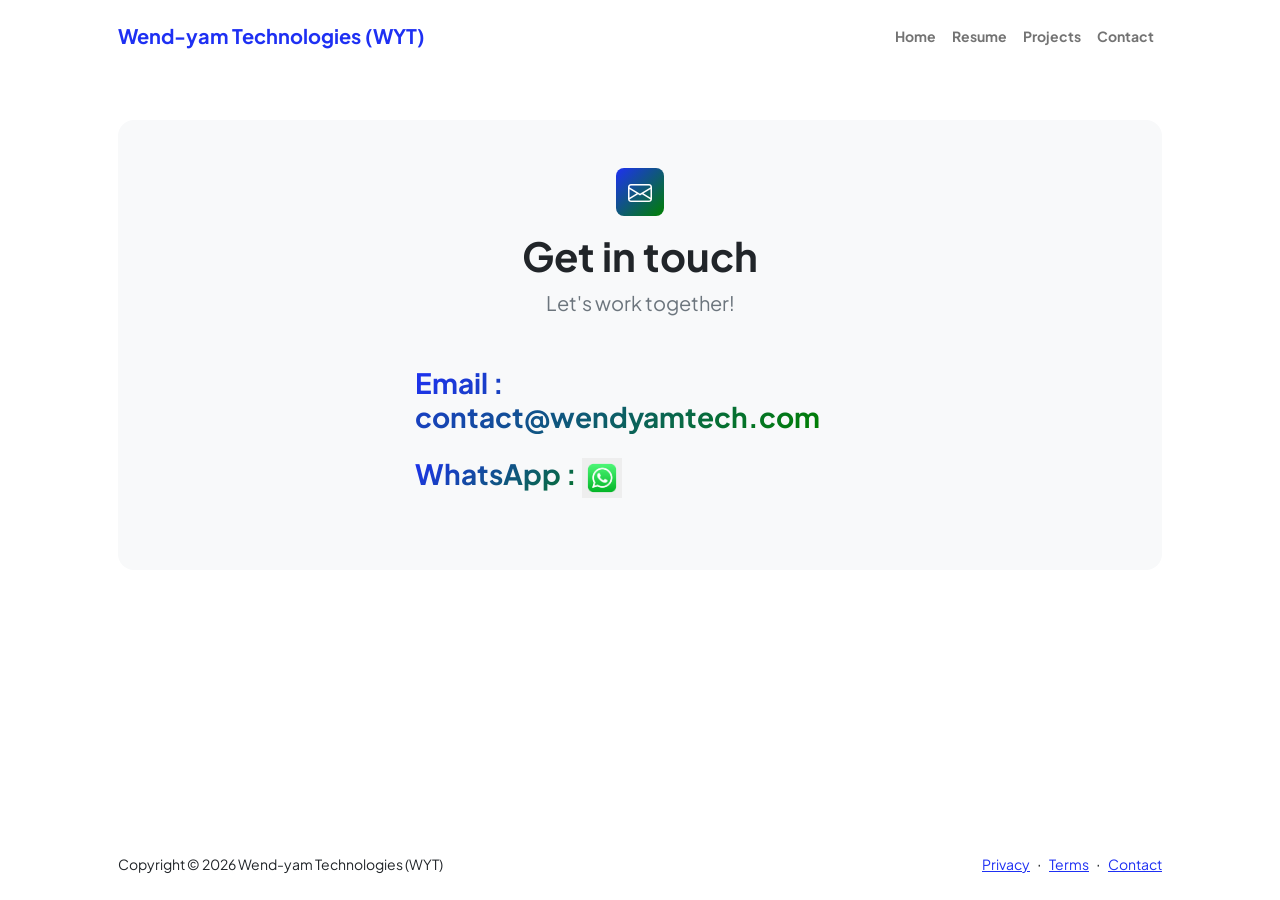
==== contact.html @ fc55ffb4 "Initial Website V1" ====
<!DOCTYPE html>
<html lang="en">
    <head>
        <meta charset="utf-8" />
        <meta name="viewport" content="width=device-width, initial-scale=1, shrink-to-fit=no" />
        <meta name="description" content />
        <meta name="author" content />
        <title>Wend-yam Technologies (WYT)</title>
        <!-- Favicon-->
        <link rel="icon" type="image/x-icon" href="assets/favicon.ico" />
        <!-- Custom Google font-->
        <link rel="preconnect" href="https://fonts.googleapis.com" />
        <link rel="preconnect" href="https://fonts.gstatic.com" crossorigin />
        <link href="https://fonts.googleapis.com/css2?family=Plus+Jakarta+Sans:wght@100;200;300;400;500;600;700;800;900&amp;display=swap" rel="stylesheet" />
        <!-- Bootstrap icons-->
        <link href="https://cdn.jsdelivr.net/npm/bootstrap-icons@1.8.1/font/bootstrap-icons.css" rel="stylesheet" />
        <!-- Core theme CSS (includes Bootstrap)-->
        <link href="css/styles.css" rel="stylesheet" />
    </head>
    <body class="d-flex flex-column">
        <main class="flex-shrink-0">
            <!-- Navigation-->
            <nav class="navbar navbar-expand-lg navbar-light bg-white py-3">
                <div class="container px-5">
                    <a class="navbar-brand" href="index.html"><span class="fw-bolder text-primary">Wend-yam Technologies (WYT)</span></a>
                    <button class="navbar-toggler" type="button" data-bs-toggle="collapse" data-bs-target="#navbarSupportedContent" aria-controls="navbarSupportedContent" aria-expanded="false" aria-label="Toggle navigation"><span class="navbar-toggler-icon"></span></button>
                    <div class="collapse navbar-collapse" id="navbarSupportedContent">
                        <ul class="navbar-nav ms-auto mb-2 mb-lg-0 small fw-bolder">
                            <li class="nav-item"><a class="nav-link" href="index.html">Home</a></li>
                            <li class="nav-item"><a class="nav-link" href="resume.html">Resume</a></li>
                            <li class="nav-item"><a class="nav-link" href="projects.html">Projects</a></li>
                            <li class="nav-item"><a class="nav-link" href="contact.html">Contact</a></li>
                        </ul>
                    </div>
                </div>
            </nav>
            <!-- Page content-->
            <section class="py-5">
                <div class="container px-5">
                    <!-- Contact form-->
                    <div class="bg-light rounded-4 py-5 px-4 px-md-5">
                        <div class="text-center mb-5">
                            <div class="feature bg-primary bg-gradient-primary-to-secondary text-white rounded-3 mb-3"><i class="bi bi-envelope"></i></div>
                            <h1 class="fw-bolder">Get in touch</h1>
                            <p class="lead fw-normal text-muted mb-0">Let's work together!</p>
                        </div>
                        <div class="row gx-5 justify-content-center">
                            <div class="col-lg-8 col-xl-6">
                                <!-- * * * * * * * * * * * * * * *-->
                                <!-- * * SB Forms Contact Form * *-->
                                <!-- * * * * * * * * * * * * * * *-->
                                <!-- This form is pre-integrated with SB Forms.-->
                                <!-- To make this form functional, sign up at-->
                                <!-- https://startbootstrap.com/solution/contact-forms-->
                                <!-- to get an API token!-->
                                <form id="contactForm" data-sb-form-api-token="API_TOKEN">
                                    <div class="mb-0">
                                        <div class="d-flex align-items-center mb-4">
                                            <h3 class="fw-bolder mb-0"><span class="text-gradient d-inline">Email : contact@wendyamtech.com</span></h3>
                                        </div>

                                        <div class="d-flex align-items-center mb-4">
                                            <h3 class="fw-bolder mb-0"><span class="text-gradient d-inline"> WhatsApp : <a href="https://wa.me/19179817554" class="whatsapp" target="_blank"><img src="assets/whatsapp.png" width="40px" alt=""></a></span></h3>
                                        </div>
                                        <div class="form-floating mb-3">
                                           
                                        </div>
                                    </div> 
                                    <!---->
                                </form>
                            </div>
                        </div>
                    </div>
                </div>
            </section>
        </main>
        <!-- Footer-->
        <footer class="bg-white py-4 mt-auto">
            <div class="container px-5">
                <div class="row align-items-center justify-content-between flex-column flex-sm-row">
                    <div class="col-auto"><div class="small m-0">Copyright &copy; 2026 Wend-yam Technologies (WYT) </div></div>
                    <div class="col-auto">
                        <a class="small" href="#!">Privacy</a>
                        <span class="mx-1">&middot;</span>
                        <a class="small" href="#!">Terms</a>
                        <span class="mx-1">&middot;</span>
                        <a class="small" href="#!">Contact</a>
                    </div>
                </div>
            </div>
        </footer>
        <!-- Bootstrap core JS-->
        <script src="https://cdn.jsdelivr.net/npm/bootstrap@5.2.3/dist/js/bootstrap.bundle.min.js"></script>
        <!-- Core theme JS-->
        <script src="js/scripts.js"></script>
        <!-- * * * * * * * * * * * * * * * * * * * * * * * * * * * * * * * * * * * * * * * *-->
        <!-- * *                               SB Forms JS                               * *-->
        <!-- * * Activate your form at https://startbootstrap.com/solution/contact-forms * *-->
        <!-- * * * * * * * * * * * * * * * * * * * * * * * * * * * * * * * * * * * * * * * *-->
        <script src="https://cdn.startbootstrap.com/sb-forms-latest.js"></script>
    </body>
</html>
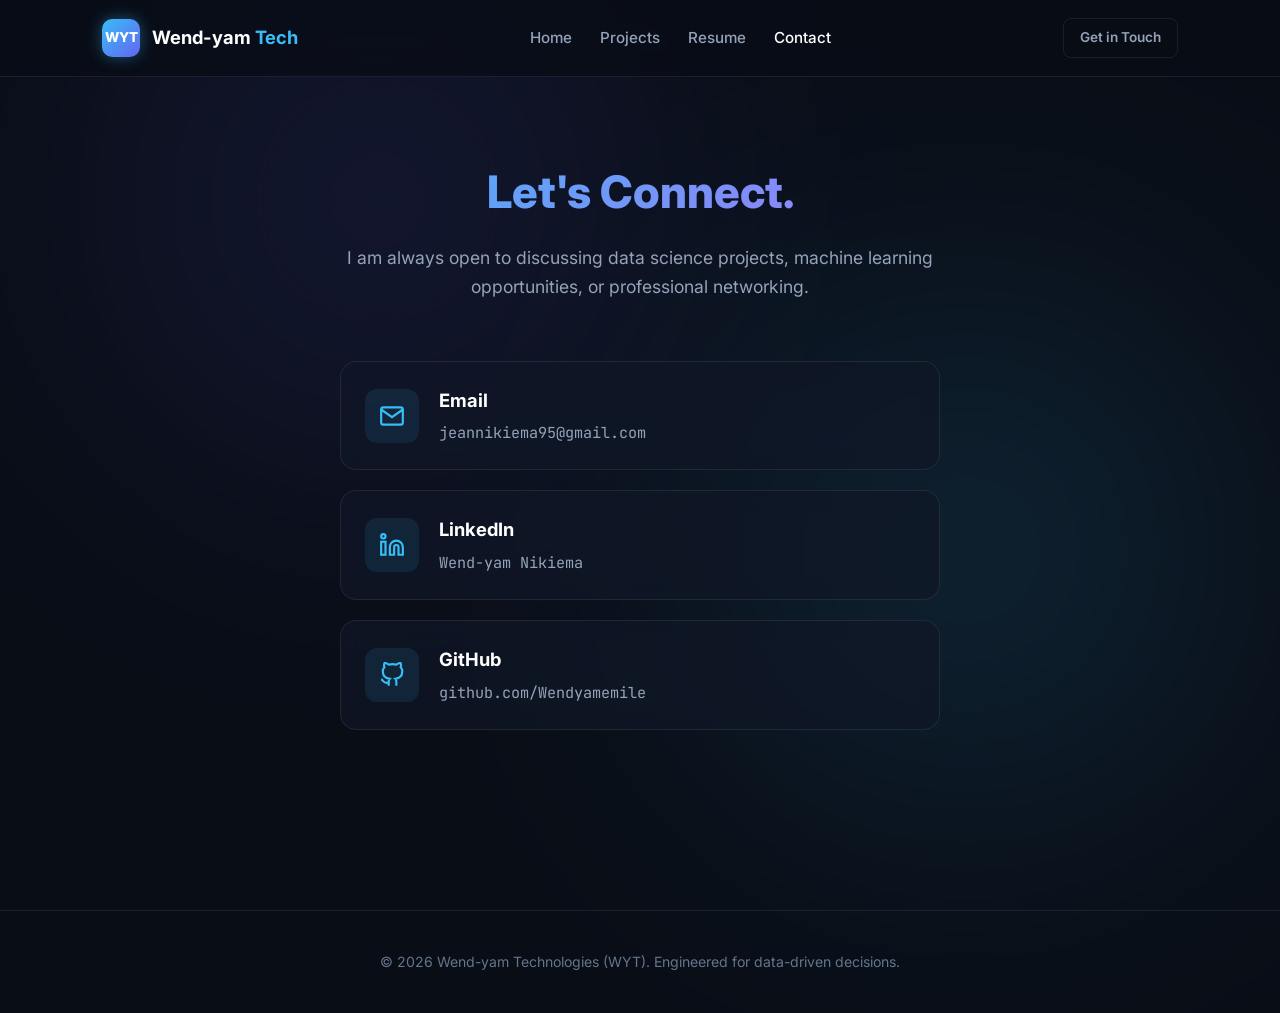
==== commit 43380ddf: "Complete portfolio redesign with modern UI and new ML projects" ====
--- a/contact.html
+++ b/contact.html
@@ -1,102 +1,168 @@
 <!DOCTYPE html>
 <html lang="en">
-    <head>
-        <meta charset="utf-8" />
-        <meta name="viewport" content="width=device-width, initial-scale=1, shrink-to-fit=no" />
-        <meta name="description" content />
-        <meta name="author" content />
-        <title>Wend-yam Technologies (WYT)</title>
-        <!-- Favicon-->
-        <link rel="icon" type="image/x-icon" href="assets/favicon.ico" />
-        <!-- Custom Google font-->
-        <link rel="preconnect" href="https://fonts.googleapis.com" />
-        <link rel="preconnect" href="https://fonts.gstatic.com" crossorigin />
-        <link href="https://fonts.googleapis.com/css2?family=Plus+Jakarta+Sans:wght@100;200;300;400;500;600;700;800;900&amp;display=swap" rel="stylesheet" />
-        <!-- Bootstrap icons-->
-        <link href="https://cdn.jsdelivr.net/npm/bootstrap-icons@1.8.1/font/bootstrap-icons.css" rel="stylesheet" />
-        <!-- Core theme CSS (includes Bootstrap)-->
-        <link href="css/styles.css" rel="stylesheet" />
-    </head>
-    <body class="d-flex flex-column">
-        <main class="flex-shrink-0">
-            <!-- Navigation-->
-            <nav class="navbar navbar-expand-lg navbar-light bg-white py-3">
-                <div class="container px-5">
-                    <a class="navbar-brand" href="index.html"><span class="fw-bolder text-primary">Wend-yam Technologies (WYT)</span></a>
-                    <button class="navbar-toggler" type="button" data-bs-toggle="collapse" data-bs-target="#navbarSupportedContent" aria-controls="navbarSupportedContent" aria-expanded="false" aria-label="Toggle navigation"><span class="navbar-toggler-icon"></span></button>
-                    <div class="collapse navbar-collapse" id="navbarSupportedContent">
-                        <ul class="navbar-nav ms-auto mb-2 mb-lg-0 small fw-bolder">
-                            <li class="nav-item"><a class="nav-link" href="index.html">Home</a></li>
-                            <li class="nav-item"><a class="nav-link" href="resume.html">Resume</a></li>
-                            <li class="nav-item"><a class="nav-link" href="projects.html">Projects</a></li>
-                            <li class="nav-item"><a class="nav-link" href="contact.html">Contact</a></li>
-                        </ul>
-                    </div>
+<head>
+    <meta charset="UTF-8">
+    <meta name="viewport" content="width=device-width, initial-scale=1.0">
+    <title>Contact | Wend-yam Technologies (WYT)</title>
+    <!-- Google Fonts -->
+    <link rel="preconnect" href="https://fonts.googleapis.com">
+    <link rel="preconnect" href="https://fonts.gstatic.com" crossorigin>
+    <link href="https://fonts.googleapis.com/css2?family=Inter:wght@300;400;500;600;700;800&family=JetBrains+Mono:wght@400;500&display=swap" rel="stylesheet">
+    <link rel="stylesheet" href="css/styles.css">
+
+    <!-- Contact Page Specific Styling -->
+    <style>
+        .contact-header {
+            text-align: center;
+            margin-bottom: 60px;
+        }
+
+        .contact-header h1 {
+            font-size: 2.8rem;
+            font-weight: 800;
+            margin-bottom: 16px;
+        }
+
+        .contact-header p {
+            color: var(--text-muted);
+            font-size: 1.1rem;
+            max-width: 600px;
+            margin: 0 auto;
+        }
+
+        /* Centered layout for the links */
+        .contact-methods-centered {
+            display: flex;
+            flex-direction: column;
+            gap: 20px;
+            max-width: 600px;
+            margin: 0 auto;
+        }
+
+        .contact-method {
+            display: flex;
+            align-items: center;
+            gap: 20px;
+            padding: 24px;
+            background: var(--bg-card);
+            border: 1px solid var(--border-color);
+            border-radius: 16px;
+            text-decoration: none;
+            transition: all 0.3s ease;
+            backdrop-filter: blur(10px);
+        }
+
+        .contact-method:hover {
+            transform: translateY(-4px);
+            border-color: var(--border-hover);
+            background: rgba(255, 255, 255, 0.04);
+            box-shadow: 0 10px 25px rgba(0, 0, 0, 0.2);
+        }
+
+        .method-icon {
+            width: 54px;
+            height: 54px;
+            background: rgba(56, 189, 248, 0.1);
+            color: var(--accent-blue);
+            border-radius: 12px;
+            display: flex;
+            align-items: center;
+            justify-content: center;
+            flex-shrink: 0;
+        }
+
+        .method-details h3 {
+            color: #fff;
+            font-size: 1.15rem;
+            margin-bottom: 6px;
+        }
+
+        .method-details p {
+            color: var(--text-muted);
+            font-size: 0.95rem;
+            font-family: 'JetBrains Mono', monospace;
+            word-break: break-all;
+        }
+    </style>
+</head>
+<body>
+
+    <!-- BACKGROUND GLOWS -->
+    <div class="glow-bg glow-1"></div>
+    <div class="glow-bg glow-2"></div>
+
+    <!-- GLASS NAVIGATION WITH HAMBURGER -->
+    <header class="navbar">
+        <a href="index.html" class="brand">
+            <div class="brand-icon">WYT</div>
+            <span class="brand-text">Wend-yam <span class="highlight">Tech</span></span>
+        </a>
+
+        <!-- Hamburger Icon for Mobile -->
+        <div class="hamburger" id="hamburger-menu">
+            <svg width="28" height="28" viewBox="0 0 24 24" fill="none" stroke="currentColor" stroke-width="2"><line x1="3" y1="12" x2="21" y2="12"></line><line x1="3" y1="6" x2="21" y2="6"></line><line x1="3" y1="18" x2="21" y2="18"></line></svg>
+        </div>
+
+        <nav class="nav-links" id="nav-links">
+            <a href="index.html">Home</a>
+            <a href="projects.html">Projects</a>
+            <a href="resume.html">Resume</a>
+            <a href="contact.html" class="active">Contact</a>
+        </nav>
+        <a href="contact.html" class="btn btn-outline btn-sm desktop-only">Get in Touch</a>
+    </header>
+
+    <!-- MAIN CONTACT SECTION -->
+    <main class="container">
+        <div class="contact-header">
+            <h1 class="gradient-text">Let's Connect.</h1>
+            <p>I am always open to discussing data science projects, machine learning opportunities, or professional networking.</p>
+        </div>
+
+        <!-- CENTERED LINKS -->
+        <div class="contact-methods-centered">
+            
+            <!-- EMAIL -->
+            <a href="mailto:jeannikiema95@gmail.com" class="contact-method">
+                <div class="method-icon">
+                    <svg width="26" height="26" viewBox="0 0 24 24" fill="none" stroke="currentColor" stroke-width="2"><path d="M4 4h16c1.1 0 2 .9 2 2v12c0 1.1-.9 2-2 2H4c-1.1 0-2-.9-2-2V6c0-1.1.9-2 2-2z"></path><polyline points="22,6 12,13 2,6"></polyline></svg>
                 </div>
-            </nav>
-            <!-- Page content-->
-            <section class="py-5">
-                <div class="container px-5">
-                    <!-- Contact form-->
-                    <div class="bg-light rounded-4 py-5 px-4 px-md-5">
-                        <div class="text-center mb-5">
-                            <div class="feature bg-primary bg-gradient-primary-to-secondary text-white rounded-3 mb-3"><i class="bi bi-envelope"></i></div>
-                            <h1 class="fw-bolder">Get in touch</h1>
-                            <p class="lead fw-normal text-muted mb-0">Let's work together!</p>
-                        </div>
-                        <div class="row gx-5 justify-content-center">
-                            <div class="col-lg-8 col-xl-6">
-                                <!-- * * * * * * * * * * * * * * *-->
-                                <!-- * * SB Forms Contact Form * *-->
-                                <!-- * * * * * * * * * * * * * * *-->
-                                <!-- This form is pre-integrated with SB Forms.-->
-                                <!-- To make this form functional, sign up at-->
-                                <!-- https://startbootstrap.com/solution/contact-forms-->
-                                <!-- to get an API token!-->
-                                <form id="contactForm" data-sb-form-api-token="API_TOKEN">
-                                    <div class="mb-0">
-                                        <div class="d-flex align-items-center mb-4">
-                                            <h3 class="fw-bolder mb-0"><span class="text-gradient d-inline">Email : contact@wendyamtech.com</span></h3>
-                                        </div>
+                <div class="method-details">
+                    <h3>Email</h3>
+                    <p>jeannikiema95@gmail.com</p>
+                </div>
+            </a>
 
-                                        <div class="d-flex align-items-center mb-4">
-                                            <h3 class="fw-bolder mb-0"><span class="text-gradient d-inline"> WhatsApp : <a href="https://wa.me/19179817554" class="whatsapp" target="_blank"><img src="assets/whatsapp.png" width="40px" alt=""></a></span></h3>
-                                        </div>
-                                        <div class="form-floating mb-3">
-                                           
-                                        </div>
-                                    </div> 
-                                    <!---->
-                                </form>
-                            </div>
-                        </div>
-                    </div>
+            <!-- LINKEDIN -->
+            <a href="https://www.linkedin.com/in/wend-yam-nikiema-653b31236?utm_source=share_via&utm_content=profile&utm_medium=member_ios" target="_blank" class="contact-method">
+                <div class="method-icon">
+                    <svg width="26" height="26" viewBox="0 0 24 24" fill="none" stroke="currentColor" stroke-width="2"><path d="M16 8a6 6 0 0 1 6 6v7h-4v-7a2 2 0 0 0-2-2 2 2 0 0 0-2 2v7h-4v-7a6 6 0 0 1 6-6z"></path><rect x="2" y="9" width="4" height="12"></rect><circle cx="4" cy="4" r="2"></circle></svg>
                 </div>
-            </section>
-        </main>
-        <!-- Footer-->
-        <footer class="bg-white py-4 mt-auto">
-            <div class="container px-5">
-                <div class="row align-items-center justify-content-between flex-column flex-sm-row">
-                    <div class="col-auto"><div class="small m-0">Copyright &copy; 2026 Wend-yam Technologies (WYT) </div></div>
-                    <div class="col-auto">
-                        <a class="small" href="#!">Privacy</a>
-                        <span class="mx-1">&middot;</span>
-                        <a class="small" href="#!">Terms</a>
-                        <span class="mx-1">&middot;</span>
-                        <a class="small" href="#!">Contact</a>
-                    </div>
+                <div class="method-details">
+                    <h3>LinkedIn</h3>
+                    <p>Wend-yam Nikiema</p>
                 </div>
-            </div>
-        </footer>
-        <!-- Bootstrap core JS-->
-        <script src="https://cdn.jsdelivr.net/npm/bootstrap@5.2.3/dist/js/bootstrap.bundle.min.js"></script>
-        <!-- Core theme JS-->
-        <script src="js/scripts.js"></script>
-        <!-- * * * * * * * * * * * * * * * * * * * * * * * * * * * * * * * * * * * * * * * *-->
-        <!-- * *                               SB Forms JS                               * *-->
-        <!-- * * Activate your form at https://startbootstrap.com/solution/contact-forms * *-->
-        <!-- * * * * * * * * * * * * * * * * * * * * * * * * * * * * * * * * * * * * * * * *-->
-        <script src="https://cdn.startbootstrap.com/sb-forms-latest.js"></script>
-    </body>
-</html>
+            </a>
+
+            <!-- GITHUB -->
+            <a href="https://github.com/Wendyamemile" target="_blank" class="contact-method">
+                <div class="method-icon">
+                    <svg width="26" height="26" viewBox="0 0 24 24" fill="none" stroke="currentColor" stroke-width="2"><path d="M9 19c-5 1.5-5-2.5-7-3m14 6v-3.87a3.37 3.37 0 0 0-.94-2.61c3.14-.35 6.44-1.54 6.44-7A5.44 5.44 0 0 0 20 4.77 5.07 5.07 0 0 0 19.91 1S18.73.65 16 2.48a13.38 13.38 0 0 0-7 0C6.27.65 5.09 1 5.09 1A5.07 5.07 0 0 0 5 4.77a5.44 5.44 0 0 0-1.5 3.78c0 5.42 3.3 6.61 6.44 7A3.37 3.37 0 0 0 9 18.13V22"></path></svg>
+                </div>
+                <div class="method-details">
+                    <h3>GitHub</h3>
+                    <p>github.com/Wendyamemile</p>
+                </div>
+            </a>
+
+        </div>
+    </main>
+
+    <!-- FOOTER -->
+    <footer class="footer" style="margin-top: 80px;">
+        <p>© 2026 Wend-yam Technologies (WYT). Engineered for data-driven decisions.</p>
+    </footer>
+
+    <script src="js/scripts.js"></script>
+</body>
+</html>
--- a/css/styles.css
+++ b/css/styles.css
@@ -0,0 +1,494 @@
+/* RESET & VARIABLES */
+:root {
+    --bg-dark: #090d16;
+    --bg-card: rgba(17, 24, 39, 0.7);
+    --border-color: rgba(255, 255, 255, 0.08);
+    --border-hover: rgba(56, 189, 248, 0.4);
+    --text-main: #f3f4f6;
+    --text-muted: #94a3b8;
+    --accent-blue: #38bdf8;
+    --accent-indigo: #6366f1;
+    --accent-purple: #a855f7;
+    --accent-emerald: #10b981;
+}
+
+* {
+    margin: 0;
+    padding: 0;
+    box-sizing: border-box;
+}
+
+html {
+    scroll-behavior: smooth;
+}
+
+body {
+    background-color: var(--bg-dark);
+    color: var(--text-main);
+    font-family: 'Inter', -apple-system, BlinkMacSystemFont, sans-serif;
+    min-height: 100vh;
+    line-height: 1.6;
+    overflow-x: hidden;
+    position: relative;
+}
+
+/* BACKGROUND LIGHTING */
+.glow-bg {
+    position: absolute;
+    width: 500px;
+    height: 500px;
+    border-radius: 50%;
+    filter: blur(140px);
+    opacity: 0.15;
+    pointer-events: none;
+    z-index: 0;
+}
+.glow-1 { top: -50px; left: 10%; background: var(--accent-indigo); }
+.glow-2 { top: 300px; right: 5%; background: var(--accent-blue); }
+
+/* NAVIGATION */
+.navbar {
+    position: sticky;
+    top: 0;
+    z-index: 100;
+    display: flex;
+    justify-content: space-between;
+    align-items: center;
+    padding: 18px 8%;
+    background: rgba(9, 13, 22, 0.75);
+    backdrop-filter: blur(14px);
+    -webkit-backdrop-filter: blur(14px);
+    border-bottom: 1px solid var(--border-color);
+}
+
+.brand {
+    display: flex;
+    align-items: center;
+    gap: 12px;
+    text-decoration: none;
+    color: #fff;
+    font-weight: 700;
+    font-size: 1.15rem;
+}
+
+.brand-icon {
+    background: linear-gradient(135deg, var(--accent-blue), var(--accent-indigo));
+    color: #fff;
+    width: 38px;
+    height: 38px;
+    display: flex;
+    align-items: center;
+    justify-content: center;
+    border-radius: 10px;
+    font-weight: 800;
+    font-size: 0.85rem;
+    box-shadow: 0 0 15px rgba(56, 189, 248, 0.4);
+}
+
+.highlight {
+    color: var(--accent-blue);
+}
+
+.nav-links {
+    display: flex;
+    gap: 28px;
+}
+
+.nav-links a {
+    text-decoration: none;
+    color: var(--text-muted);
+    font-weight: 500;
+    font-size: 0.95rem;
+    transition: color 0.2s ease;
+}
+
+.nav-links a:hover,
+.nav-links a.active {
+    color: #fff;
+}
+
+/* BUTTONS */
+.btn {
+    display: inline-flex;
+    align-items: center;
+    gap: 8px;
+    padding: 12px 24px;
+    border-radius: 8px;
+    font-weight: 600;
+    font-size: 0.95rem;
+    text-decoration: none;
+    transition: all 0.25s ease;
+    cursor: pointer;
+}
+
+.btn-sm {
+    padding: 8px 16px;
+    font-size: 0.85rem;
+}
+
+.btn-primary {
+    background: linear-gradient(135deg, var(--accent-blue), var(--accent-indigo));
+    color: #fff;
+    box-shadow: 0 4px 20px rgba(56, 189, 248, 0.3);
+}
+
+.btn-primary:hover {
+    transform: translateY(-2px);
+    box-shadow: 0 6px 25px rgba(56, 189, 248, 0.45);
+}
+
+.btn-secondary {
+    background: rgba(255, 255, 255, 0.05);
+    color: #fff;
+    border: 1px solid var(--border-color);
+}
+
+.btn-secondary:hover {
+    background: rgba(255, 255, 255, 0.1);
+    transform: translateY(-2px);
+}
+
+.btn-outline {
+    border: 1px solid var(--border-color);
+    color: var(--text-muted);
+}
+
+.btn-outline:hover {
+    color: #fff;
+    border-color: rgba(255, 255, 255, 0.3);
+}
+
+/* HERO SECTION */
+.hero {
+    position: relative;
+    z-index: 1;
+    text-align: center;
+    padding: 90px 20px 60px;
+    max-width: 900px;
+    margin: 0 auto;
+}
+
+.status-badge {
+    display: inline-flex;
+    align-items: center;
+    gap: 8px;
+    padding: 6px 14px;
+    background: rgba(56, 189, 248, 0.08);
+    border: 1px solid rgba(56, 189, 248, 0.2);
+    border-radius: 30px;
+    font-size: 0.82rem;
+    font-weight: 500;
+    color: var(--accent-blue);
+    margin-bottom: 24px;
+}
+
+.pulse-dot {
+    width: 8px;
+    height: 8px;
+    background-color: var(--accent-emerald);
+    border-radius: 50%;
+    box-shadow: 0 0 8px var(--accent-emerald);
+    animation: pulse 2s infinite;
+}
+
+@keyframes pulse {
+    0% { transform: scale(0.95); opacity: 0.8; }
+    50% { transform: scale(1.2); opacity: 1; }
+    100% { transform: scale(0.95); opacity: 0.8; }
+}
+
+.hero-title {
+    font-size: 3.2rem;
+    font-weight: 800;
+    line-height: 1.15;
+    letter-spacing: -0.02em;
+    margin-bottom: 20px;
+}
+
+.gradient-text {
+    background: linear-gradient(135deg, #38bdf8 10%, #818cf8 60%, #c084fc 100%);
+    -webkit-background-clip: text;
+    -webkit-text-fill-color: transparent;
+}
+
+.hero-subtext {
+    font-size: 1.15rem;
+    color: var(--text-muted);
+    max-width: 680px;
+    margin: 0 auto 36px;
+}
+
+.hero-cta {
+    display: flex;
+    justify-content: center;
+    gap: 16px;
+    margin-bottom: 60px;
+}
+
+/* STATS */
+.stats-grid {
+    display: grid;
+    grid-template-columns: repeat(3, 1fr);
+    gap: 20px;
+    max-width: 700px;
+    margin: 0 auto;
+    padding-top: 24px;
+    border-top: 1px solid var(--border-color);
+}
+
+.stat-card {
+    display: flex;
+    flex-direction: column;
+}
+
+.stat-num {
+    font-size: 1.8rem;
+    font-weight: 700;
+    color: #fff;
+    font-family: 'JetBrains Mono', monospace;
+}
+
+.stat-label {
+    font-size: 0.82rem;
+    color: var(--text-muted);
+}
+
+/* CONTAINER & HEADINGS */
+.container {
+    max-width: 1200px;
+    margin: 0 auto;
+    padding: 80px 24px 100px;
+    position: relative;
+    z-index: 1;
+}
+
+.section-header {
+    text-align: center;
+    margin-bottom: 50px;
+}
+
+.section-tag {
+    font-size: 0.8rem;
+    font-weight: 700;
+    letter-spacing: 0.15em;
+    color: var(--accent-blue);
+    font-family: 'JetBrains Mono', monospace;
+    margin-bottom: 8px;
+}
+
+.section-heading {
+    font-size: 2.2rem;
+    font-weight: 700;
+    letter-spacing: -0.02em;
+}
+
+.section-subheading {
+    color: var(--text-muted);
+    margin-top: 6px;
+    font-size: 1rem;
+}
+
+/* PROJECT GRID */
+.project-grid {
+    display: grid;
+    grid-template-columns: repeat(auto-fit, minmax(340px, 1fr));
+    gap: 30px;
+}
+
+/* CARDS */
+.project-card {
+    background: var(--bg-card);
+    border: 1px solid var(--border-color);
+    border-radius: 16px;
+    overflow: hidden;
+    backdrop-filter: blur(10px);
+    -webkit-backdrop-filter: blur(10px);
+    transition: all 0.35s cubic-bezier(0.16, 1, 0.3, 1);
+    display: flex;
+    flex-direction: column;
+}
+
+.project-card:hover {
+    transform: translateY(-6px);
+    border-color: var(--border-hover);
+    box-shadow: 0 16px 36px rgba(0, 0, 0, 0.5), 0 0 20px rgba(56, 189, 248, 0.15);
+}
+
+.card-banner {
+    height: 120px;
+    display: flex;
+    align-items: flex-end;
+    padding: 16px 24px;
+    position: relative;
+}
+
+.banner-blue {
+    background: linear-gradient(135deg, rgba(56, 189, 248, 0.25), rgba(99, 102, 241, 0.1));
+    border-bottom: 1px solid rgba(56, 189, 248, 0.15);
+}
+
+.banner-purple {
+    background: linear-gradient(135deg, rgba(168, 85, 247, 0.25), rgba(99, 102, 241, 0.1));
+    border-bottom: 1px solid rgba(168, 85, 247, 0.15);
+}
+
+.banner-emerald {
+    background: linear-gradient(135deg, rgba(16, 185, 129, 0.25), rgba(56, 189, 248, 0.1));
+    border-bottom: 1px solid rgba(16, 185, 129, 0.15);
+}
+
+.banner-badge {
+    background: rgba(9, 13, 22, 0.7);
+    border: 1px solid var(--border-color);
+    color: var(--text-main);
+    font-size: 0.75rem;
+    font-weight: 600;
+    padding: 4px 10px;
+    border-radius: 6px;
+    font-family: 'JetBrains Mono', monospace;
+}
+
+.card-body {
+    padding: 26px;
+    display: flex;
+    flex-direction: column;
+    flex-grow: 1;
+}
+
+.project-title {
+    font-size: 1.3rem;
+    font-weight: 700;
+    color: #fff;
+    margin-bottom: 12px;
+}
+
+.project-desc {
+    color: var(--text-muted);
+    font-size: 0.92rem;
+    line-height: 1.6;
+    margin-bottom: 22px;
+    flex-grow: 1;
+}
+
+/* TECH PILLS */
+.tags {
+    display: flex;
+    flex-wrap: wrap;
+    gap: 8px;
+    margin-bottom: 24px;
+}
+
+.tag {
+    background: rgba(255, 255, 255, 0.04);
+    color: #cbd5e1;
+    border: 1px solid rgba(255, 255, 255, 0.08);
+    padding: 4px 12px;
+    border-radius: 20px;
+    font-size: 0.78rem;
+    font-family: 'JetBrains Mono', monospace;
+    font-weight: 500;
+}
+
+/* CARD LINKS */
+.card-links {
+    display: flex;
+    gap: 16px;
+    padding-top: 16px;
+    border-top: 1px solid rgba(255, 255, 255, 0.06);
+}
+
+.project-link {
+    display: inline-flex;
+    align-items: center;
+    gap: 6px;
+    text-decoration: none;
+    font-size: 0.88rem;
+    font-weight: 600;
+    color: var(--text-muted);
+    transition: all 0.2s ease;
+}
+
+.project-link:hover {
+    color: #fff;
+}
+
+.project-link svg {
+    transition: transform 0.2s ease;
+}
+
+.project-link:hover svg {
+    transform: translate(2px, -2px);
+}
+
+.highlight-link {
+    color: var(--accent-blue);
+}
+
+.highlight-link:hover {
+    color: #7dd3fc;
+}
+
+/* FOOTER */
+.footer {
+    border-top: 1px solid var(--border-color);
+    padding: 40px 20px;
+    text-align: center;
+    color: #64748b;
+    font-size: 0.88rem;
+}
+
+/* --- MENU HAMBURGER --- */
+.hamburger {
+    display: none;
+    cursor: pointer;
+    color: #fff;
+    padding: 5px;
+}
+
+.desktop-only {
+    display: inline-flex;
+}
+
+/* RESPONSIVE (MOBILES ET PETITS ÉCRANS) */
+@media (max-width: 768px) {
+    .hamburger {
+        display: block; /* Affiche l'icône sur mobile */
+    }
+
+    .desktop-only {
+        display: none; /* Masque le bouton "Get in Touch" pour gagner de la place */
+    }
+
+    .nav-links {
+        display: none; /* Masqué par défaut sur mobile */
+        flex-direction: column;
+        position: absolute;
+        top: 76px; /* Place le menu juste en dessous de la navbar */
+        left: 0;
+        width: 100%;
+        background: rgba(9, 13, 22, 0.98);
+        backdrop-filter: blur(14px);
+        -webkit-backdrop-filter: blur(14px);
+        padding: 10px 0 20px 0;
+        border-bottom: 1px solid var(--border-color);
+        box-shadow: 0 10px 20px rgba(0,0,0,0.5);
+    }
+
+    /* Cette classe est activée par JavaScript */
+    .nav-links.active {
+        display: flex; 
+    }
+
+    .nav-links a {
+        padding: 16px 24px;
+        text-align: center;
+        width: 100%;
+        border-bottom: 1px solid rgba(255, 255, 255, 0.05);
+    }
+
+    /* Ajustements pour les autres éléments sur mobile */
+    .hero-title { font-size: 2.3rem; }
+    .stats-grid { grid-template-columns: 1fr; gap: 16px; }
+    .hero-cta { flex-direction: column; }
+    .resume-header { flex-direction: column; }
+}
